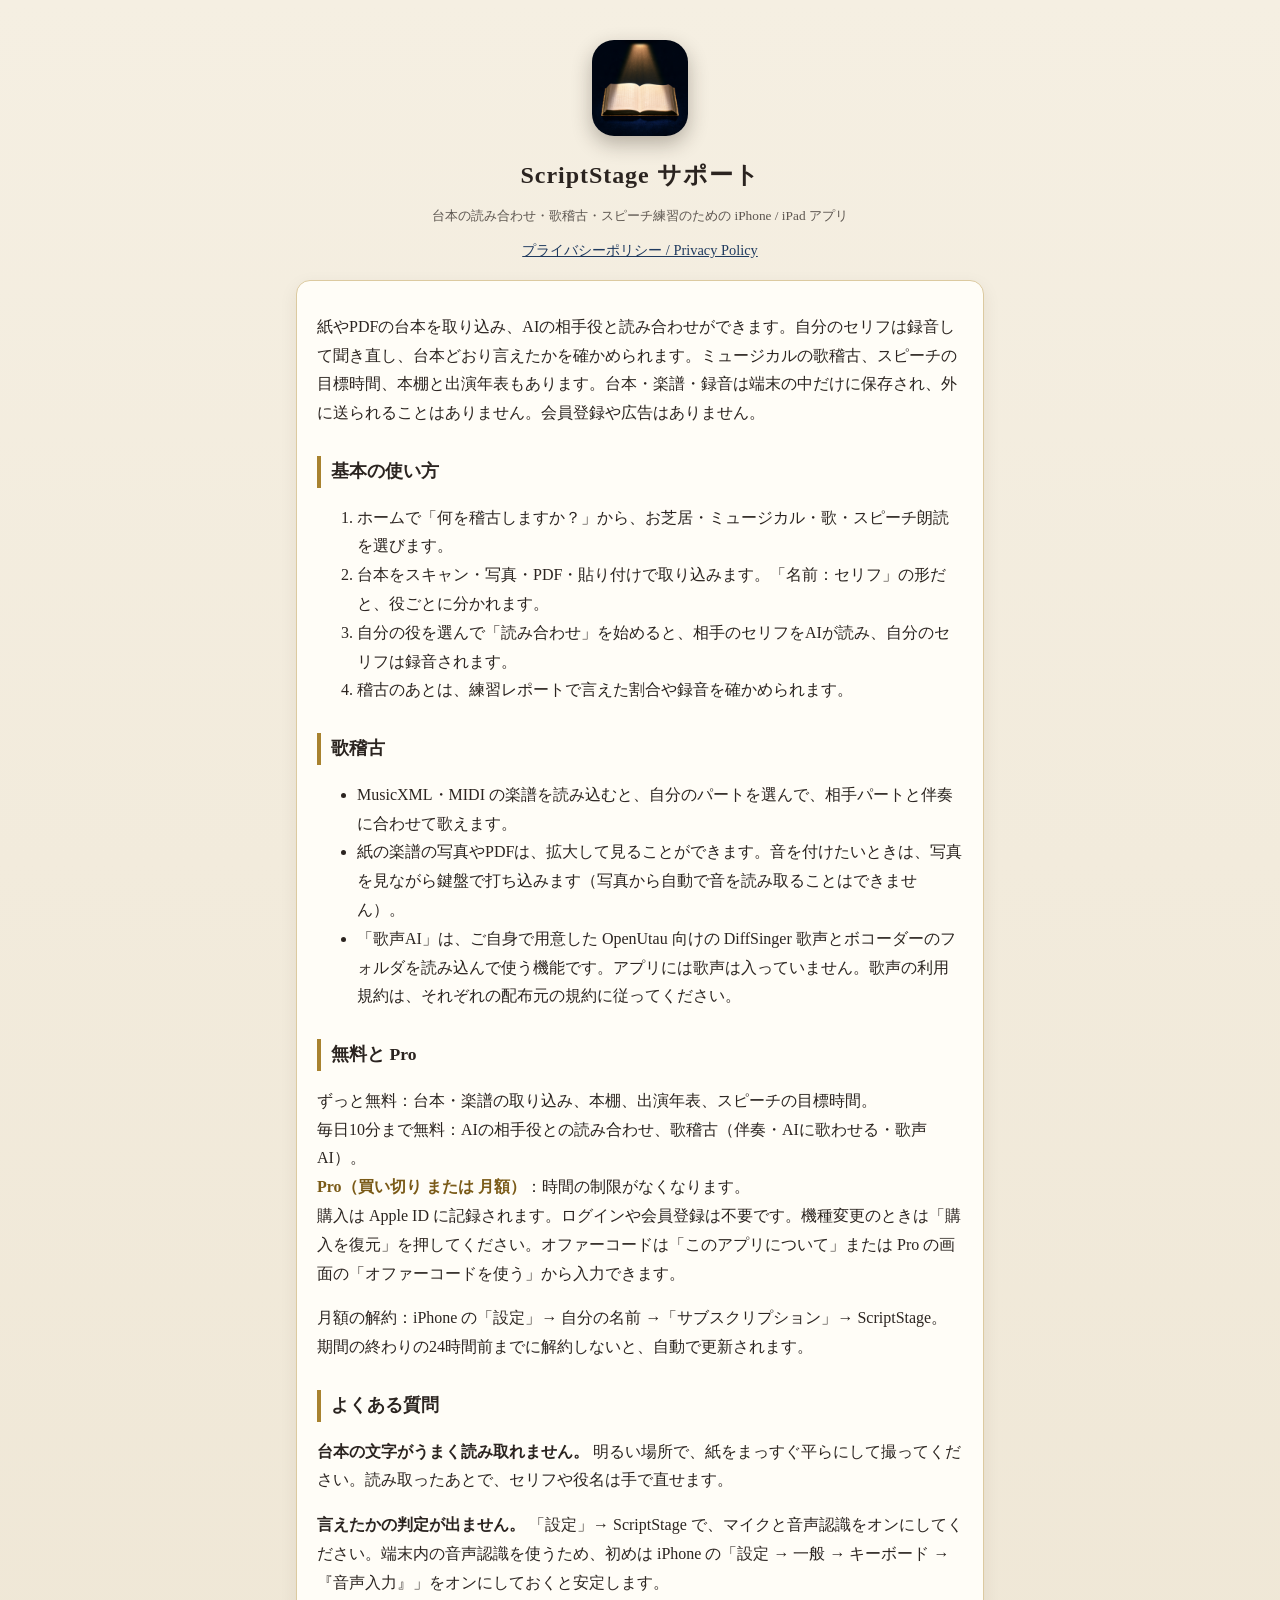
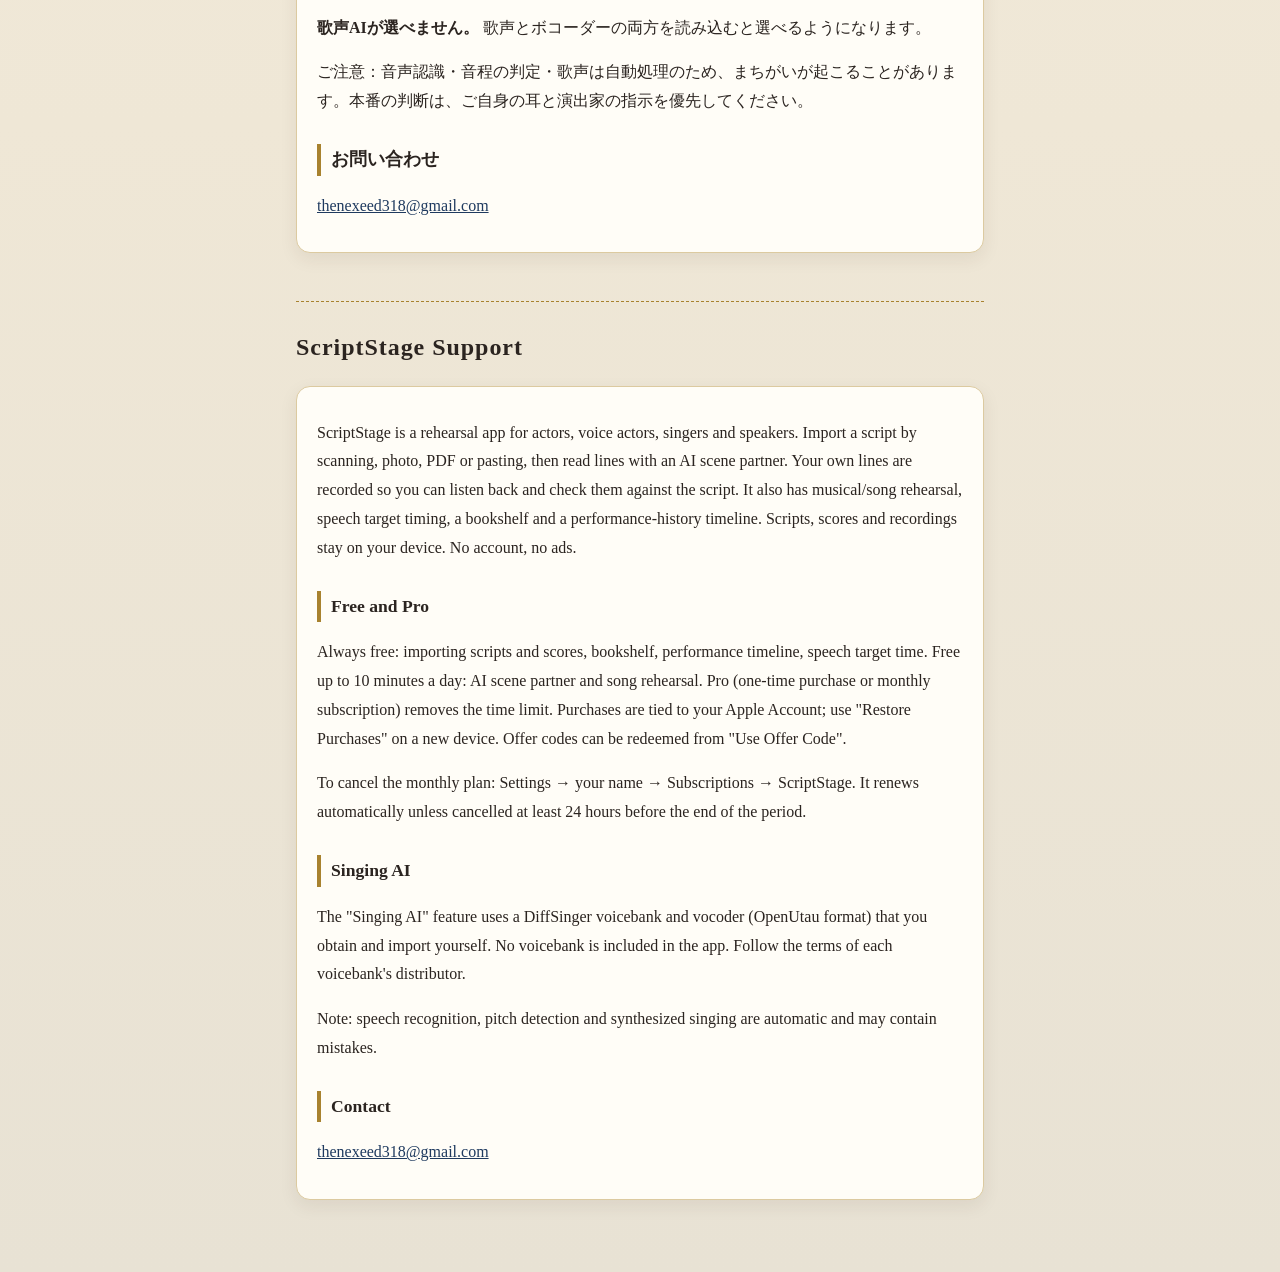
==== index.html @ a241accf "ScriptStage support and privacy pages Co-Authored-By: Claude Opus 5.5 <noreply@anthropic.com>" ====
<!doctype html>
<html lang="ja">
<head>
<meta charset="utf-8">
<meta name="viewport" content="width=device-width, initial-scale=1">
<title>ScriptStage サポート / Support</title>
<link rel="stylesheet" href="style.css">
</head>
<body>
<main>
<header><img class="icon" src="icon.png" alt="ScriptStage のアイコン"><h1>ScriptStage サポート</h1>
<small>台本の読み合わせ・歌稽古・スピーチ練習のための iPhone / iPad アプリ</small></header>
<nav><a href="privacy.html">プライバシーポリシー / Privacy Policy</a></nav>

<div class="card">
<p>紙やPDFの台本を取り込み、AIの相手役と読み合わせができます。自分のセリフは録音して聞き直し、台本どおり言えたかを確かめられます。ミュージカルの歌稽古、スピーチの目標時間、本棚と出演年表もあります。台本・楽譜・録音は端末の中だけに保存され、外に送られることはありません。会員登録や広告はありません。</p>

<h2>基本の使い方</h2>
<ol>
<li>ホームで「何を稽古しますか？」から、お芝居・ミュージカル・歌・スピーチ朗読を選びます。</li>
<li>台本をスキャン・写真・PDF・貼り付けで取り込みます。「名前：セリフ」の形だと、役ごとに分かれます。</li>
<li>自分の役を選んで「読み合わせ」を始めると、相手のセリフをAIが読み、自分のセリフは録音されます。</li>
<li>稽古のあとは、練習レポートで言えた割合や録音を確かめられます。</li>
</ol>

<h2>歌稽古</h2>
<ul>
<li>MusicXML・MIDI の楽譜を読み込むと、自分のパートを選んで、相手パートと伴奏に合わせて歌えます。</li>
<li>紙の楽譜の写真やPDFは、拡大して見ることができます。音を付けたいときは、写真を見ながら鍵盤で打ち込みます（写真から自動で音を読み取ることはできません）。</li>
<li>「歌声AI」は、ご自身で用意した OpenUtau 向けの DiffSinger 歌声とボコーダーのフォルダを読み込んで使う機能です。アプリには歌声は入っていません。歌声の利用規約は、それぞれの配布元の規約に従ってください。</li>
</ul>

<h2>無料と Pro</h2>
<p>ずっと無料：台本・楽譜の取り込み、本棚、出演年表、スピーチの目標時間。<br>
毎日10分まで無料：AIの相手役との読み合わせ、歌稽古（伴奏・AIに歌わせる・歌声AI）。<br>
<span class="price">Pro（買い切り または 月額）</span>：時間の制限がなくなります。<br>
購入は Apple ID に記録されます。ログインや会員登録は不要です。機種変更のときは「購入を復元」を押してください。オファーコードは「このアプリについて」または Pro の画面の「オファーコードを使う」から入力できます。</p>
<p>月額の解約：iPhone の「設定」→ 自分の名前 →「サブスクリプション」→ ScriptStage。期間の終わりの24時間前までに解約しないと、自動で更新されます。</p>

<h2>よくある質問</h2>
<p><b>台本の文字がうまく読み取れません。</b> 明るい場所で、紙をまっすぐ平らにして撮ってください。読み取ったあとで、セリフや役名は手で直せます。</p>
<p><b>言えたかの判定が出ません。</b> 「設定」→ ScriptStage で、マイクと音声認識をオンにしてください。端末内の音声認識を使うため、初めは iPhone の「設定 → 一般 → キーボード →『音声入力』」をオンにしておくと安定します。</p>
<p><b>歌声AIが選べません。</b> 歌声とボコーダーの両方を読み込むと選べるようになります。</p>
<p>ご注意：音声認識・音程の判定・歌声は自動処理のため、まちがいが起こることがあります。本番の判断は、ご自身の耳と演出家の指示を優先してください。</p>

<h2>お問い合わせ</h2>
<p><a href="mailto:thenexeed318@gmail.com">thenexeed318@gmail.com</a></p>
</div>

<section class="lang" lang="en">
<h1>ScriptStage Support</h1>
<div class="card">
<p>ScriptStage is a rehearsal app for actors, voice actors, singers and speakers. Import a script by scanning, photo, PDF or pasting, then read lines with an AI scene partner. Your own lines are recorded so you can listen back and check them against the script. It also has musical/song rehearsal, speech target timing, a bookshelf and a performance-history timeline. Scripts, scores and recordings stay on your device. No account, no ads.</p>
<h2>Free and Pro</h2>
<p>Always free: importing scripts and scores, bookshelf, performance timeline, speech target time. Free up to 10 minutes a day: AI scene partner and song rehearsal. Pro (one-time purchase or monthly subscription) removes the time limit. Purchases are tied to your Apple Account; use "Restore Purchases" on a new device. Offer codes can be redeemed from "Use Offer Code".</p>
<p>To cancel the monthly plan: Settings → your name → Subscriptions → ScriptStage. It renews automatically unless cancelled at least 24 hours before the end of the period.</p>
<h2>Singing AI</h2>
<p>The "Singing AI" feature uses a DiffSinger voicebank and vocoder (OpenUtau format) that you obtain and import yourself. No voicebank is included in the app. Follow the terms of each voicebank's distributor.</p>
<p>Note: speech recognition, pitch detection and synthesized singing are automatic and may contain mistakes.</p>
<h2>Contact</h2>
<p><a href="mailto:thenexeed318@gmail.com">thenexeed318@gmail.com</a></p>
</div>
</section>
</main>
</body>
</html>
---- style.css ----
:root { --ink: #2b2420; --accent: #a8822f; --card: #fffdf7; }
* { box-sizing: border-box; }
body { margin: 0; background: linear-gradient(180deg, #f5efe2 0%, #efe7d6 60%, #e8e2d4 100%); color: var(--ink); font-family: -apple-system, "Hiragino Mincho ProN", "Hiragino Sans", serif; line-height: 1.8; }
main { max-width: 720px; margin: 0 auto; padding: 24px 16px 56px; }
header { text-align: center; padding: 16px 0 8px; }
h1 { font-size: 1.5rem; margin: 8px 0 4px; letter-spacing: .04em; }
h2 { font-size: 1.1rem; margin-top: 28px; border-left: 4px solid var(--accent); padding-left: 10px; }
.card { background: var(--card); border: 1px solid #dccaa0; border-radius: 14px; padding: 16px 20px; margin: 16px 0; box-shadow: 0 6px 18px rgba(60,40,20,.08); }
a { color: #1f3a5f; }
.lang { margin-top: 48px; padding-top: 16px; border-top: 1px dashed var(--accent); }
nav { text-align: center; font-size: .9rem; }
small { opacity: .75; }
header img.icon { width: 96px; height: 96px; border-radius: 22px; box-shadow: 0 8px 20px rgba(40,30,20,.3); }
.price { font-weight: 700; color: #7a5a17; }
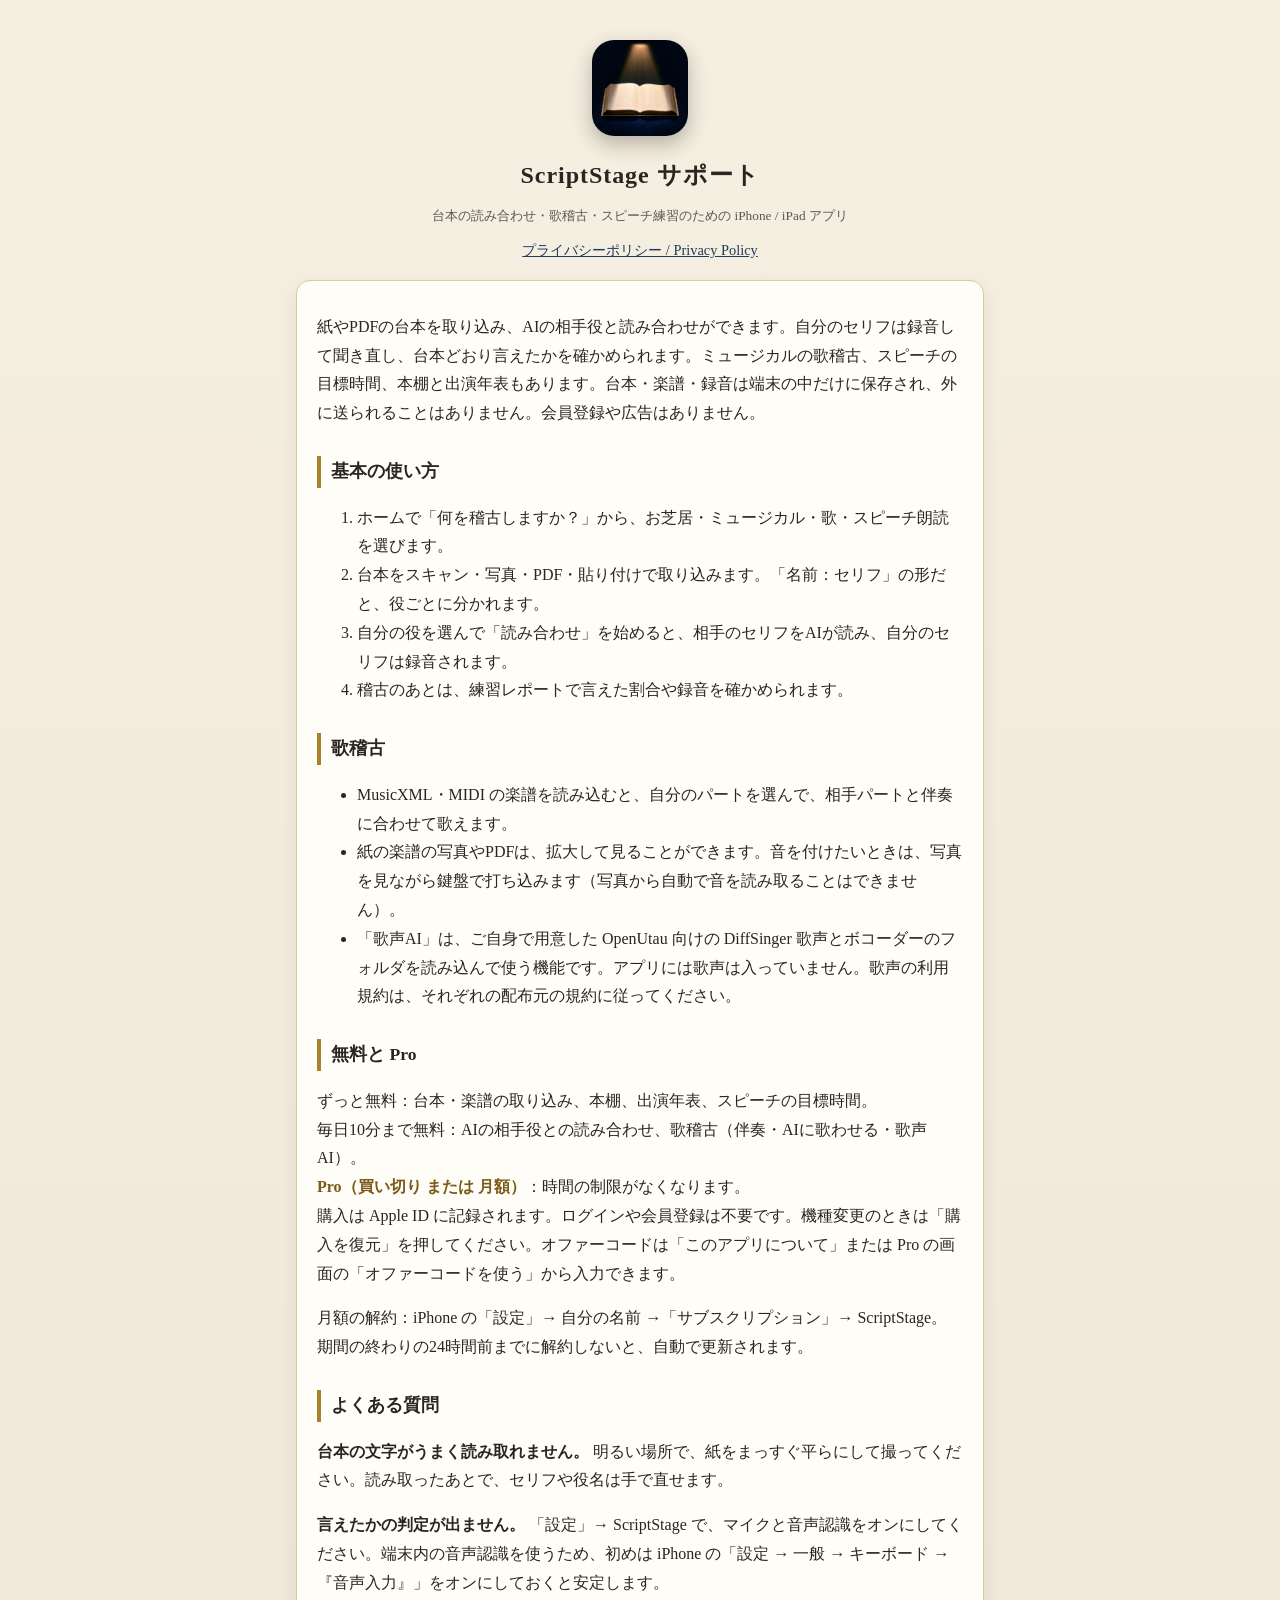
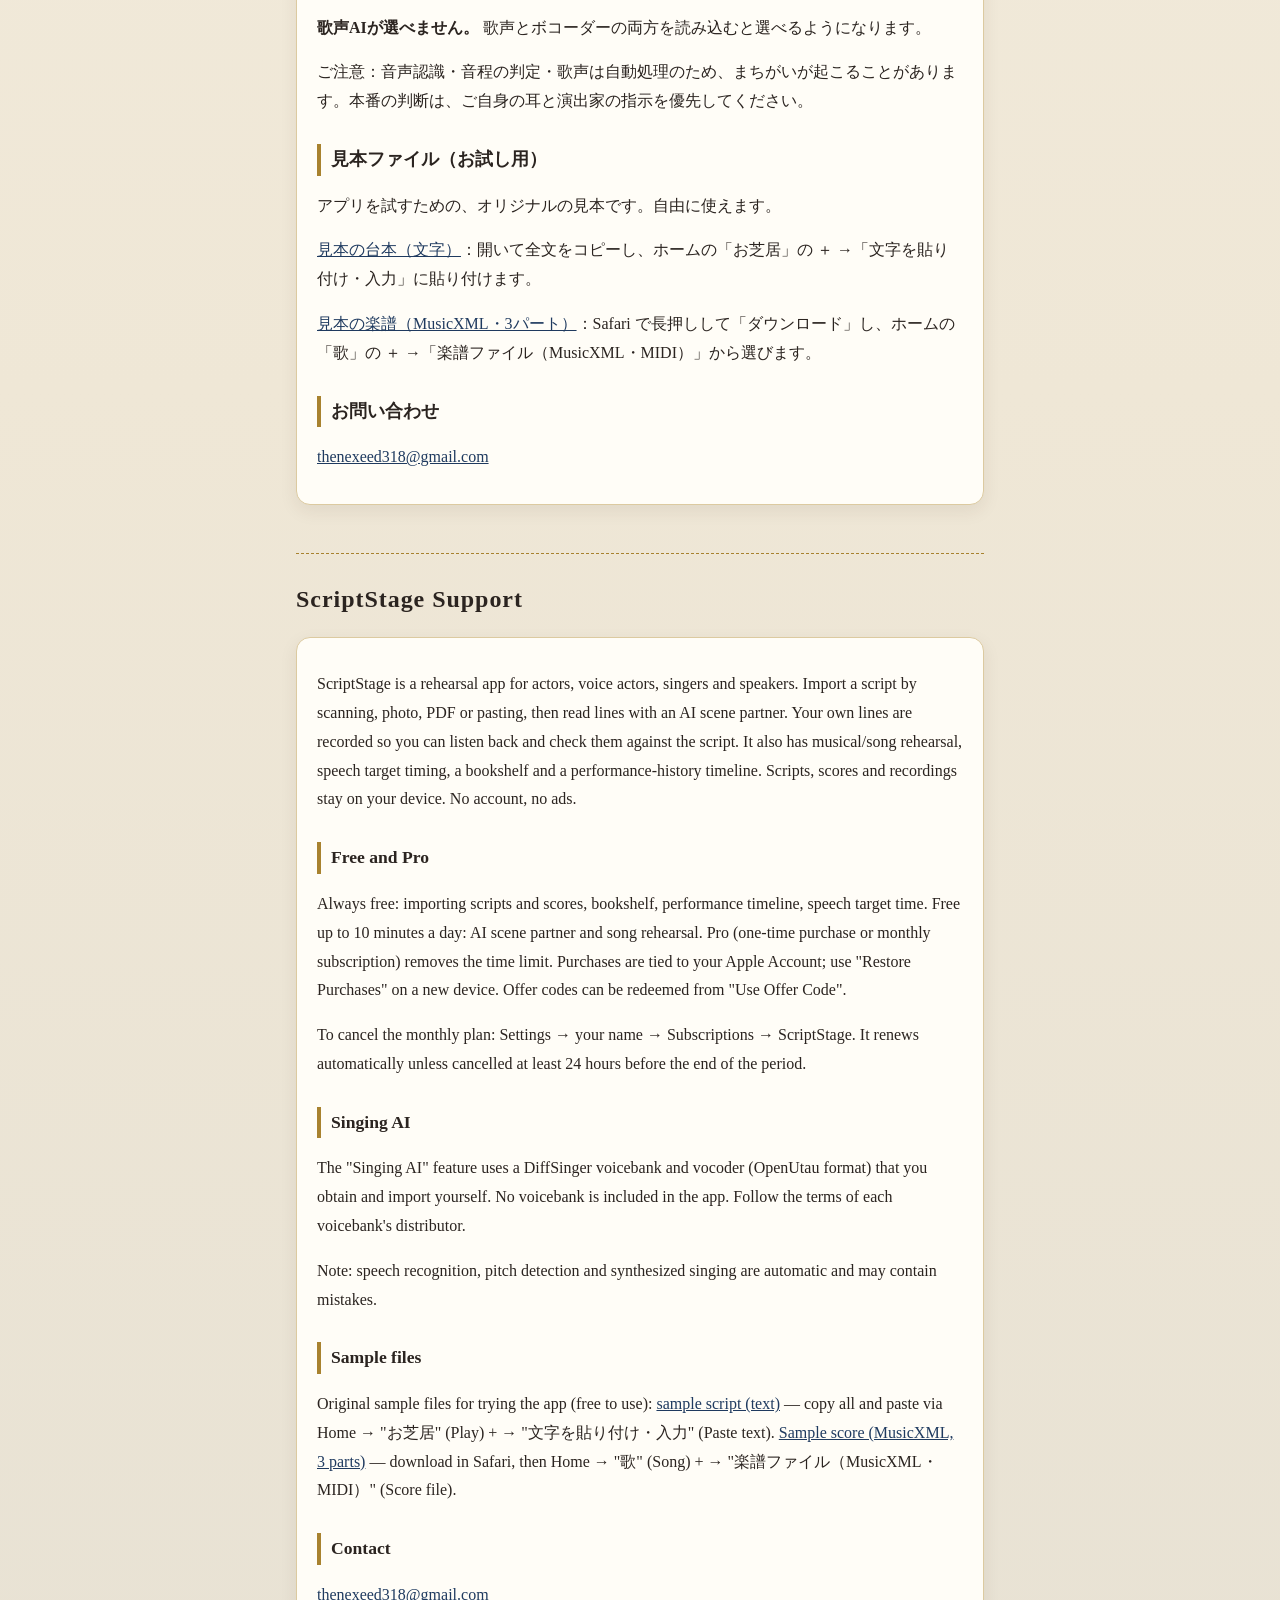
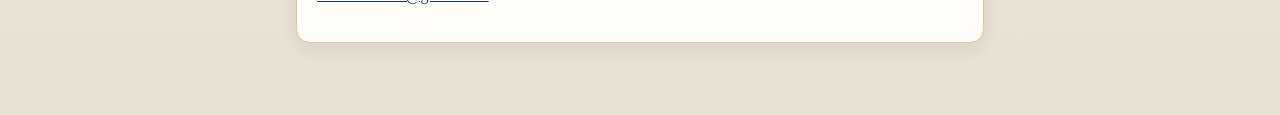
==== commit 36d0edc9: "Add original sample script and score for testing" ====
--- a/index.html
+++ b/index.html
@@ -43,6 +43,11 @@
 <p><b>歌声AIが選べません。</b> 歌声とボコーダーの両方を読み込むと選べるようになります。</p>
 <p>ご注意：音声認識・音程の判定・歌声は自動処理のため、まちがいが起こることがあります。本番の判断は、ご自身の耳と演出家の指示を優先してください。</p>
 
+<h2>見本ファイル（お試し用）</h2>
+<p>アプリを試すための、オリジナルの見本です。自由に使えます。</p>
+<p><a href="samples/sample-script.txt">見本の台本（文字）</a>：開いて全文をコピーし、ホームの「お芝居」の ＋ →「文字を貼り付け・入力」に貼り付けます。</p>
+<p><a href="samples/sample-duet.musicxml" download>見本の楽譜（MusicXML・3パート）</a>：Safari で長押しして「ダウンロード」し、ホームの「歌」の ＋ →「楽譜ファイル（MusicXML・MIDI）」から選びます。</p>
+
 <h2>お問い合わせ</h2>
 <p><a href="mailto:thenexeed318@gmail.com">thenexeed318@gmail.com</a></p>
 </div>
@@ -57,6 +62,8 @@
 <h2>Singing AI</h2>
 <p>The "Singing AI" feature uses a DiffSinger voicebank and vocoder (OpenUtau format) that you obtain and import yourself. No voicebank is included in the app. Follow the terms of each voicebank's distributor.</p>
 <p>Note: speech recognition, pitch detection and synthesized singing are automatic and may contain mistakes.</p>
+<h2>Sample files</h2>
+<p>Original sample files for trying the app (free to use): <a href="samples/sample-script.txt">sample script (text)</a> — copy all and paste via Home → "お芝居" (Play) + → "文字を貼り付け・入力" (Paste text). <a href="samples/sample-duet.musicxml" download>Sample score (MusicXML, 3 parts)</a> — download in Safari, then Home → "歌" (Song) + → "楽譜ファイル（MusicXML・MIDI）" (Score file).</p>
 <h2>Contact</h2>
 <p><a href="mailto:thenexeed318@gmail.com">thenexeed318@gmail.com</a></p>
 </div>
